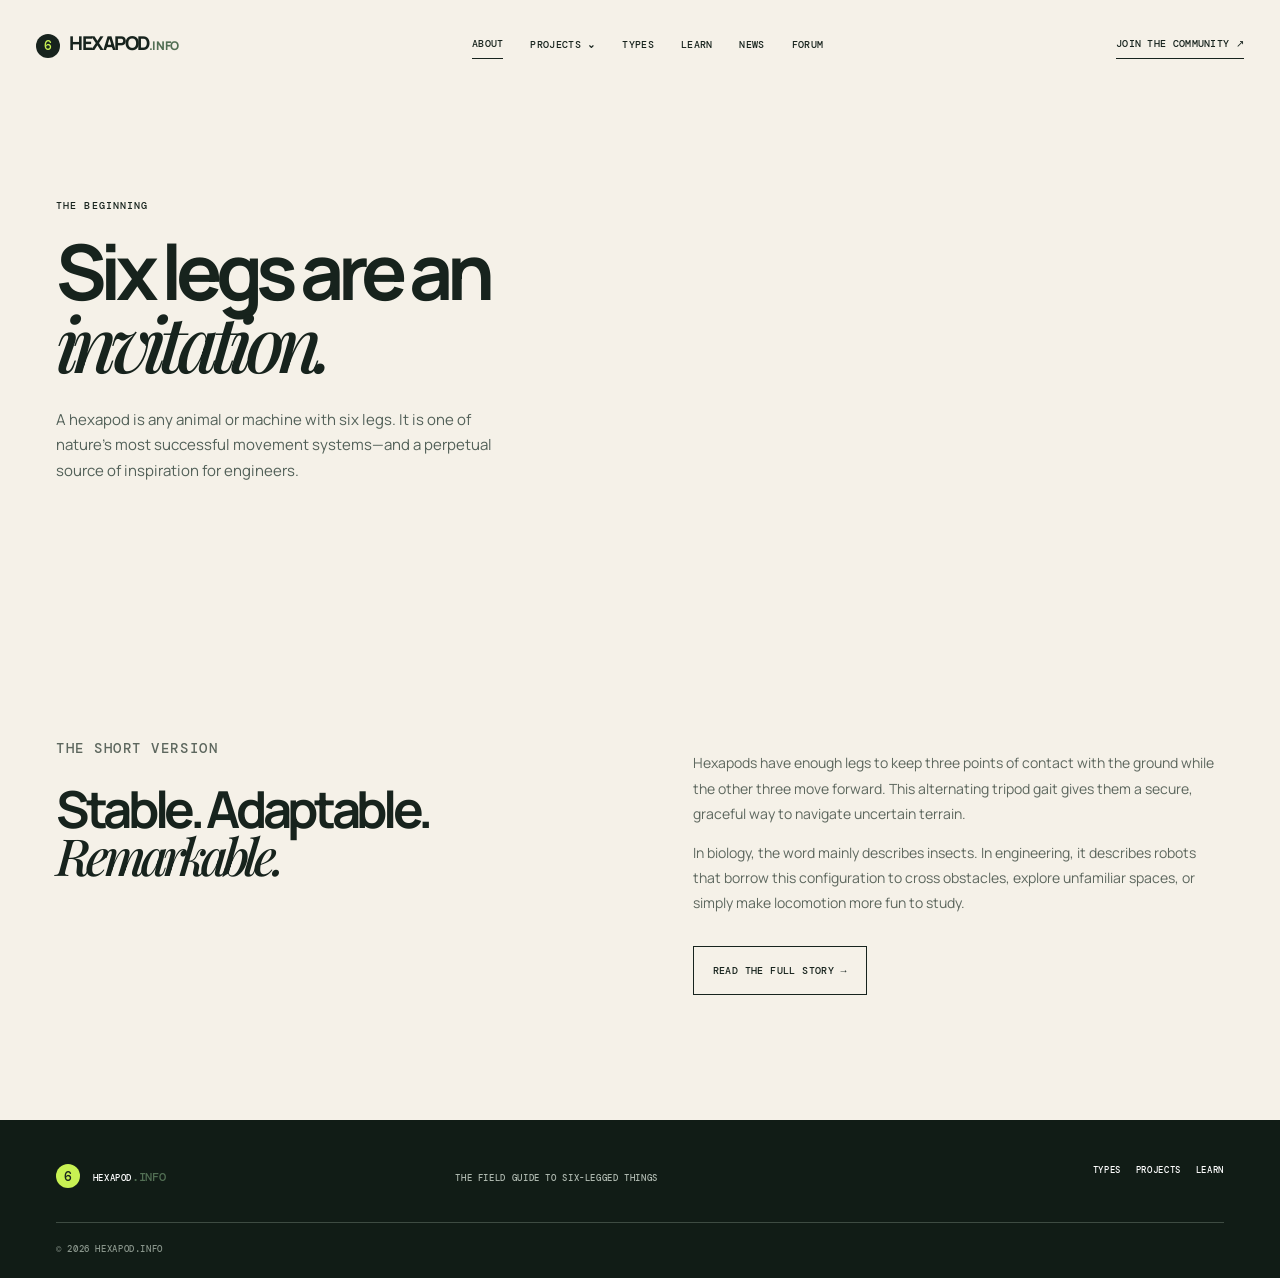
==== about.html @ a8f1d70c "Add separate site page" ====
<!doctype html><html lang="en"><head><meta charset="utf-8"><meta name="viewport" content="width=device-width,initial-scale=1"><title>About Hexapods — Hexapod.info</title><link rel="preconnect" href="https://fonts.googleapis.com"><link rel="preconnect" href="https://fonts.gstatic.com" crossorigin><link href="https://fonts.googleapis.com/css2?family=DM+Mono:wght@400;500&family=Manrope:wght@400;500;600;700;800&family=Playfair+Display:ital,wght@0,500;1,500&display=swap" rel="stylesheet"><link rel="stylesheet" href="styles.css"></head><body>
<header class="site-header"><a class="brand" href="index.html"><span>6</span> HEXAPOD<span class="dot">.INFO</span></a><nav><a class="active" href="about.html">About</a><div class="dropdown"><button>Projects <b>⌄</b></button><div class="drop-content"><a href="project-scout.html">Scout walker</a><a href="project-horizon.html">Horizon research</a><a href="project-hexakit.html">HexaKit build</a></div></div><a href="types.html">Types</a><a href="learn.html">Learn</a><a href="news.html">News</a><a href="forum.html">Forum</a></nav><a class="contribute" href="forum.html">Join the community ↗</a></header>
<main class="wrap"><section class="page-hero"><p class="kicker">THE BEGINNING</p><h1>Six legs are an<br><i>invitation.</i></h1><p class="lead">A hexapod is any animal or machine with six legs. It is one of nature’s most successful movement systems—and a perpetual source of inspiration for engineers.</p></section><section class="reading"><div><p class="kicker">THE SHORT VERSION</p><h2>Stable. Adaptable.<br><i>Remarkable.</i></h2></div><div><p>Hexapods have enough legs to keep three points of contact with the ground while the other three move forward. This alternating tripod gait gives them a secure, graceful way to navigate uncertain terrain.</p><p>In biology, the word mainly describes insects. In engineering, it describes robots that borrow this configuration to cross obstacles, explore unfamiliar spaces, or simply make locomotion more fun to study.</p><a class="button outline" href="story.html">Read the full story →</a></div></section></main><footer><div class="wrap foot"><a class="brand" href="index.html"><span>6</span> HEXAPOD<span class="dot">.INFO</span></a><p>THE FIELD GUIDE TO SIX-LEGGED THINGS</p><div><a href="types.html">Types</a><a href="projects.html">Projects</a><a href="learn.html">Learn</a></div><small>© 2026 HEXAPOD.INFO</small></div></footer></body></html>
---- styles.css ----
:root{--ink:#17231d;--moss:#526f54;--lime:#c8f153;--cream:#f5f1e8;--paper:#e8e4d8;--line:#c9c9bd;--mono:'DM Mono',monospace}*{box-sizing:border-box}html{scroll-behavior:smooth}body{margin:0;color:var(--ink);background:var(--cream);font-family:Manrope,Arial,sans-serif}.wrap{max-width:1240px;margin:auto;padding-left:36px;padding-right:36px}.site-header{height:88px;max-width:1320px;margin:auto;display:flex;align-items:center;justify-content:space-between;padding:0 36px}.brand{color:var(--ink);text-decoration:none;font-weight:800;letter-spacing:-.08em;font-size:19px;white-space:nowrap}.brand>span:first-child{display:inline-grid;place-items:center;margin-right:7px;border-radius:50%;background:var(--ink);color:var(--lime);font:500 13px var(--mono);letter-spacing:0;width:24px;height:24px}.brand .dot{color:var(--moss);font-size:12px;letter-spacing:-.03em}nav{display:flex;gap:27px;align-items:center}nav a,nav button,.contribute{font:500 10px var(--mono);text-transform:uppercase;letter-spacing:.03em;color:var(--ink);text-decoration:none;background:none;border:0;padding:8px 0}.active{border-bottom:1px solid var(--ink)!important}.contribute{border-bottom:1px solid var(--ink)}.dropdown{position:relative}.drop-content{display:none;position:absolute;z-index:10;top:28px;left:-16px;width:190px;padding:12px 16px;background:var(--ink)}.drop-content a{display:block;color:white;padding:10px 0}.dropdown:hover .drop-content,.dropdown:focus-within .drop-content{display:block}.kicker{font:500 10px var(--mono);letter-spacing:.11em;margin:0 0 23px}h1,h2{font-size:clamp(50px,6vw,86px);line-height:.93;letter-spacing:-.085em;margin:0;font-weight:700}h1 i,h2 i{font-family:'Playfair Display',serif;font-weight:500;letter-spacing:-.1em}.button{display:inline-flex;gap:28px;align-items:center;background:var(--ink);color:white;padding:17px 19px;font:500 10px var(--mono);letter-spacing:.04em;text-transform:uppercase;text-decoration:none}.button span{color:var(--lime);font-size:18px}.button.outline{color:var(--ink);background:none;border:1px solid var(--ink)}.home-hero{min-height:635px;position:relative;overflow:hidden;background:#cbd6ba;display:grid;grid-template-columns:50% 50%;padding:0 max(6vw,40px)}.home-hero:after{content:'';position:absolute;inset:0;opacity:.15;pointer-events:none;background-image:linear-gradient(#526f54 1px,transparent 1px),linear-gradient(90deg,#526f54 1px,transparent 1px);background-size:54px 54px}.hero-copy{align-self:center;position:relative;z-index:2;padding-bottom:25px}.hero-copy>p:not(.kicker),.lead{max-width:445px;line-height:1.7;font-size:15px;color:#526058;margin:27px 0 30px}.hero-art{position:relative;z-index:1;align-self:center;width:280px;height:310px;margin-left:80px;filter:drop-shadow(0 24px 15px #65745880)}.sun{position:absolute;width:130px;height:130px;border-radius:50%;background:var(--lime);top:5px;right:10px}.hex-body{z-index:3;position:absolute;top:115px;left:62px;width:164px;height:114px;display:grid;place-items:center;background:linear-gradient(145deg,#314139,#111d17 70%);clip-path:polygon(19% 0,81% 0,100% 31%,85% 100%,15% 100%,0 31%);color:#e6efdc;font:600 47px var(--mono)}.eye{z-index:4;position:absolute;top:143px;right:69px;width:17px;height:17px;border-radius:50%;background:var(--lime);box-shadow:0 0 16px var(--lime)}.leg{z-index:2;position:absolute;width:99px;height:72px;border-bottom:12px solid #26352d;border-left:10px solid #26352d;border-radius:0 0 0 43px}.leg:after{content:'';position:absolute;width:38px;height:7px;left:-22px;bottom:-9px;background:#18241e}.leg.a{top:135px;left:28px;transform:rotate(24deg)}.leg.b{top:172px;left:18px;transform:rotate(58deg)}.leg.c{top:205px;left:40px;transform:rotate(90deg)}.leg.d{top:135px;right:19px;transform:scaleX(-1) rotate(24deg)}.leg.e{top:172px;right:8px;transform:scaleX(-1) rotate(58deg)}.leg.f{top:205px;right:31px;transform:scaleX(-1) rotate(90deg)}.hero-art small{position:absolute;bottom:0;left:75px;font:500 10px var(--mono);letter-spacing:.1em}.marquee{overflow:hidden;background:var(--ink);color:var(--lime);white-space:nowrap;padding:17px 0;font:500 11px var(--mono);letter-spacing:.15em}.page-intro{padding-top:122px;padding-bottom:120px}.page-intro h2{font-size:62px}.feature-grid,.type-grid,.project-list,.guide-grid{display:grid;grid-template-columns:repeat(3,1fr);margin-top:53px}.feature-grid a,.type-grid article,.guide-grid a{color:var(--ink);text-decoration:none;min-height:270px;border-left:1px solid var(--line);padding:0 25px;position:relative}.feature-grid b,.type-grid span,.guide-grid b{font:500 10px var(--mono);color:#6c756d}.feature-grid h3,.type-grid h3,.guide-grid h3{font-size:21px;letter-spacing:-.05em;margin:54px 0 10px}.feature-grid p,.type-grid p,.guide-grid p{font-size:12px;line-height:1.7;color:#687169;max-width:245px}.feature-grid span,.guide-grid span{position:absolute;bottom:0;font:500 10px var(--mono);text-transform:uppercase}.page-hero{padding-top:111px;padding-bottom:98px}.page-hero h1{max-width:780px}.types-page,.learn-page{background:var(--paper);padding:80px 0 106px}.type-grid{margin-top:0}.type-grid article{min-height:325px}.type-grid .icon{height:102px;font:82px 'Playfair Display';color:var(--moss);padding-top:12px}.type-grid a{position:absolute;bottom:0;font:500 10px var(--mono);color:var(--ink);text-decoration:none;text-transform:uppercase}.project-list{gap:18px;margin-top:0;margin-bottom:120px}.project-list>a{color:var(--ink);text-decoration:none}.project-tile{height:282px;overflow:hidden;position:relative;margin-bottom:16px}.project-tile span{position:absolute;top:15px;left:15px;font:500 10px var(--mono)}.scout{background:#c9d6c0}.horizon{background:#9fb4ad}.kit{background:#e7dcb3}.mini-walker{position:absolute;width:130px;height:77px;top:103px;left:calc(50% - 65px);background:#1b2b22;clip-path:polygon(12% 0,88% 0,100% 35%,84% 100%,16% 100%,0 35%);transform:rotate(-12deg);box-shadow:0 30px 18px #41543c80}.mini-walker:after,.mini-walker:before{content:'';position:absolute;width:155px;height:69px;border-bottom:8px solid #1b2b22;border-radius:50%;bottom:-33px}.mini-walker:before{left:-43px;transform:rotate(18deg)}.mini-walker:after{right:-43px;transform:rotate(-18deg)}.project-list h2{font-size:28px}.project-list p{font:500 10px var(--mono);text-transform:uppercase;color:#798179;margin:6px 0}.detail-hero{margin-top:46px;padding:75px 62px;background:#c9d6c0;min-height:465px}.detail-hero.horizon{background:#9fb4ad}.detail-hero.kit{background:#e7dcb3}.detail-hero h1{font-size:80px}.detail-hero .lead{color:var(--ink)}.stat-line{margin-top:65px;font:500 11px var(--mono);text-transform:uppercase;word-spacing:5px}.stat-line b{font-size:22px;letter-spacing:-.07em}.reading{display:grid;grid-template-columns:1fr 1fr;gap:105px;padding:125px 0}.reading h2{font-size:51px}.reading p{font-size:14px;line-height:1.8;color:#5d675e}.reading .button{margin-top:17px}.gallery-grid{height:560px;display:grid;grid-template-columns:1.35fr .85fr 1fr;grid-template-rows:1fr 1fr;gap:12px;margin-bottom:125px}.gallery-grid>div{position:relative;overflow:hidden;background:#a4c08e}.gallery-grid span{position:absolute;left:15px;bottom:13px;color:white;font:500 10px/1.4 var(--mono);letter-spacing:.08em}.gallery-grid small{opacity:.75}.g1{grid-row:1/3;background:radial-gradient(circle at 62% 33%,#cadb7b 0 7%,transparent 7.5%),radial-gradient(ellipse at 50% 65%,#455d36 0 12%,transparent 13%),linear-gradient(140deg,#78995c,#244531)!important}.g2{background:linear-gradient(155deg,#bdd1a3,#476651)!important}.g3{background:radial-gradient(circle at 48% 43%,#c8f153 0 8%,transparent 8.5%),linear-gradient(130deg,#354f46,#1d2923)!important}.g4{background:linear-gradient(140deg,#d4bf85,#798d5c)!important}.timeline{padding-bottom:125px;display:grid;grid-template-columns:repeat(3,1fr)}.timeline article{border-left:1px solid var(--line);padding:0 25px}.timeline b{font:500 10px var(--mono)}.timeline h3{font-size:22px;margin:60px 0 10px;letter-spacing:-.05em}.timeline p{font-size:13px;line-height:1.75;color:#5e685f}.guide-grid{grid-template-columns:1fr 1fr;margin-top:0}.guide-grid a{min-height:265px;border-top:1px solid var(--line);padding-top:20px}.guide-grid h3{margin-top:45px}.news-list{padding-bottom:120px}.news-list article{border-top:1px solid var(--line);padding:31px 0;display:grid;grid-template-columns:180px 1fr 260px;gap:25px;align-items:start}.news-list article>p:first-child,.topics p{font:500 10px var(--mono);letter-spacing:.08em;color:#778078;margin:5px 0}.news-list h2{font-size:27px;line-height:1.15}.news-list article>p:not(:first-child){font-size:12px;line-height:1.7;color:#657068;margin:0}.news-list a{font:500 10px var(--mono);color:var(--ink);text-decoration:none;text-transform:uppercase}.topics{padding-bottom:45px}.topics article{display:flex;align-items:center;gap:22px;border-top:1px solid var(--line);padding:25px 0}.topics article:last-child{border-bottom:1px solid var(--line)}.topics b{font:500 10px var(--mono);color:#748175}.topics div{flex:1}.topics h3{font-size:17px;letter-spacing:-.04em;margin:0}.topics small{font:400 10px var(--mono);color:#899088}.topics>article>span{font-size:19px}.notice{border:1px solid var(--line);padding:22px;font-size:12px;line-height:1.6;color:#687169;margin:0 0 120px}.parts-list{margin-bottom:37px}.parts-list article{display:grid;grid-template-columns:115px 1fr;border-top:1px solid var(--line);padding:22px 0}.parts-list article:last-child{border-bottom:1px solid var(--line)}.parts-list b{font:500 17px var(--mono)}.parts-list h3{font-size:21px;margin:0;letter-spacing:-.04em}.parts-list p{font-size:13px;line-height:1.7;color:#69726a;margin:7px 0 0}.comparison{background:#d2e1cd;max-width:800px;padding:50px;margin-bottom:125px}.comparison label{display:block;font:500 10px var(--mono);text-transform:uppercase;letter-spacing:.08em}.comparison select{display:block;width:100%;margin-top:10px;background:transparent;border:0;border-bottom:1px solid var(--ink);padding:12px 0;font:600 16px Manrope;color:var(--ink)}.result{padding:27px;margin-top:43px;background:var(--cream)}.result h2{font-size:36px;margin-bottom:12px}.result p:last-child{font-size:13px;line-height:1.7;color:#606a61}footer{background:#111c16;color:#e7eee4;padding:44px 0 23px}.foot{display:grid;grid-template-columns:1fr 1fr 1fr;gap:30px}.foot .brand{color:white}.foot .brand>span:first-child{background:var(--lime);color:var(--ink)}.foot>p,.foot a,.foot small{font:500 9px var(--mono);letter-spacing:.07em;text-transform:uppercase}.foot>p{margin:8px 0;color:#aeb8af}.foot>div{display:flex;gap:15px;justify-content:flex-end}.foot a{color:white;text-decoration:none}.foot small{grid-column:1/-1;border-top:1px solid #3e4b42;padding-top:20px;color:#89958b}@media(max-width:850px){.wrap{padding-left:22px;padding-right:22px}.site-header{padding:0 22px;height:72px}.site-header nav,.contribute{display:none}.home-hero{display:block;min-height:685px;padding:100px 22px 0}.hero-art{margin:41px auto 0;width:250px;height:280px}.hero-copy h1,.page-hero h1{font-size:58px}.page-intro,.page-hero{padding-top:78px;padding-bottom:70px}.page-intro h2{font-size:48px}.feature-grid,.type-grid,.project-list,.timeline{grid-template-columns:1fr}.feature-grid a,.type-grid article,.timeline article{border-left:0;border-top:1px solid var(--line);padding:21px 0;min-height:210px}.feature-grid h3,.type-grid h3{margin-top:30px}.types-page,.learn-page{padding:50px 0}.project-list{gap:42px;margin-bottom:82px}.detail-hero{margin:0 -22px;padding:62px 22px;min-height:410px}.detail-hero h1{font-size:60px}.reading{grid-template-columns:1fr;gap:37px;padding:82px 0}.reading h2{font-size:45px}.gallery-grid{height:620px;grid-template-columns:1fr 1fr;grid-template-rows:1fr 1fr 1fr;margin-bottom:80px}.g1{grid-row:1/3}.g4{grid-column:1/3}.guide-grid{grid-template-columns:1fr}.guide-grid a{border-left:0}.news-list article{grid-template-columns:1fr;gap:12px}.parts-list article{grid-template-columns:72px 1fr}.comparison{margin-bottom:82px;padding:28px}.foot{grid-template-columns:1fr;gap:15px}.foot>div{justify-content:flex-start;flex-wrap:wrap}}
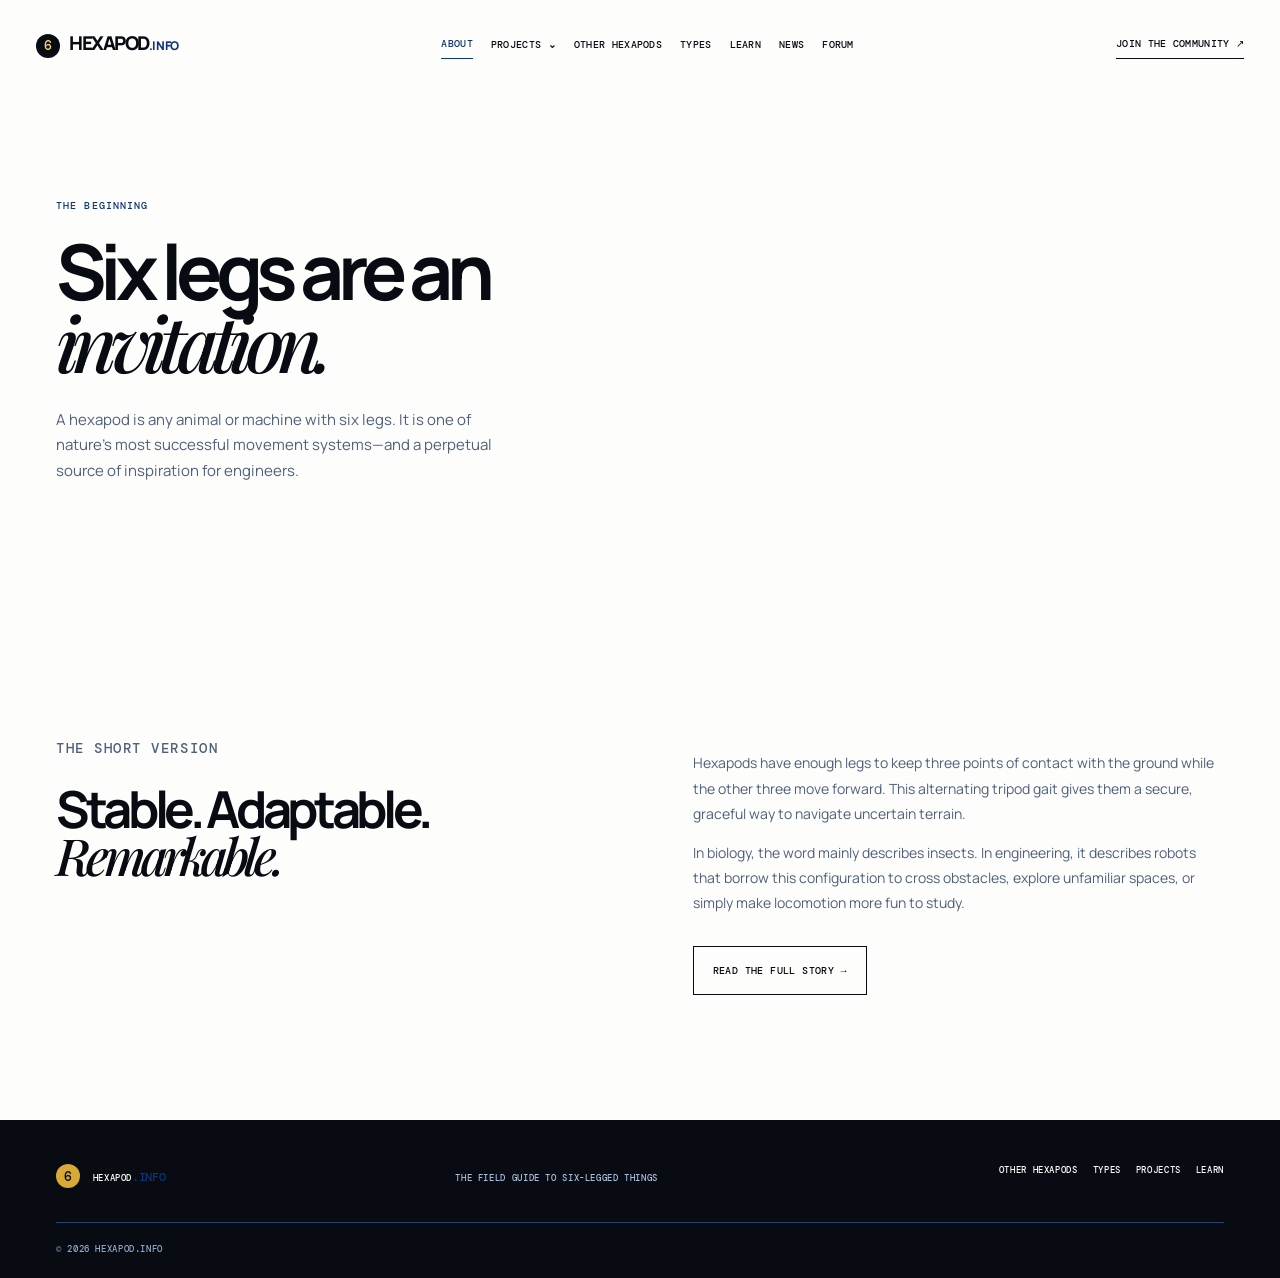
==== commit 9b3351fe: "Add sourced directory of 25 hexapod robots" ====
--- a/about.html
+++ b/about.html
@@ -1,4 +1,4 @@
 <!doctype html><html lang="en"><head><meta charset="utf-8"><meta name="viewport" content="width=device-width,initial-scale=1"><title>About Hexapods — Hexapod.info</title><link rel="preconnect" href="https://fonts.googleapis.com"><link rel="preconnect" href="https://fonts.gstatic.com" crossorigin><link href="https://fonts.googleapis.com/css2?family=DM+Mono:wght@400;500&family=Manrope:wght@400;500;600;700;800&family=Playfair+Display:ital,wght@0,500;1,500&display=swap" rel="stylesheet"><link rel="stylesheet" href="styles.css"></head><body>
-<header class="site-header"><a class="brand" href="index.html"><span>6</span> HEXAPOD<span class="dot">.INFO</span></a><nav><a class="active" href="about.html">About</a><div class="dropdown"><button>Projects <b>⌄</b></button><div class="drop-content"><a href="project-scout.html">Scout walker</a><a href="project-horizon.html">Horizon research</a><a href="project-hexakit.html">HexaKit build</a></div></div><a href="types.html">Types</a><a href="learn.html">Learn</a><a href="news.html">News</a><a href="forum.html">Forum</a></nav><a class="contribute" href="forum.html">Join the community ↗</a></header>
-<main class="wrap"><section class="page-hero"><p class="kicker">THE BEGINNING</p><h1>Six legs are an<br><i>invitation.</i></h1><p class="lead">A hexapod is any animal or machine with six legs. It is one of nature’s most successful movement systems—and a perpetual source of inspiration for engineers.</p></section><section class="reading"><div><p class="kicker">THE SHORT VERSION</p><h2>Stable. Adaptable.<br><i>Remarkable.</i></h2></div><div><p>Hexapods have enough legs to keep three points of contact with the ground while the other three move forward. This alternating tripod gait gives them a secure, graceful way to navigate uncertain terrain.</p><p>In biology, the word mainly describes insects. In engineering, it describes robots that borrow this configuration to cross obstacles, explore unfamiliar spaces, or simply make locomotion more fun to study.</p><a class="button outline" href="story.html">Read the full story →</a></div></section></main><footer><div class="wrap foot"><a class="brand" href="index.html"><span>6</span> HEXAPOD<span class="dot">.INFO</span></a><p>THE FIELD GUIDE TO SIX-LEGGED THINGS</p><div><a href="types.html">Types</a><a href="projects.html">Projects</a><a href="learn.html">Learn</a></div><small>© 2026 HEXAPOD.INFO</small></div></footer></body></html>
+<header class="site-header"><a class="brand" href="index.html"><span>6</span> HEXAPOD<span class="dot">.INFO</span></a><nav><a class="active" href="about.html">About</a><div class="dropdown"><button>Projects <b>⌄</b></button><div class="drop-content"><a href="project-scout.html">Scout walker</a><a href="project-horizon.html">Horizon research</a><a href="project-hexakit.html">HexaKit build</a></div></div><a href="other-hexapods.html">Other hexapods</a><a href="types.html">Types</a><a href="learn.html">Learn</a><a href="news.html">News</a><a href="forum.html">Forum</a></nav><a class="directory-shortcut" href="other-hexapods.html">Other hexapods</a><a class="contribute" href="forum.html">Join the community ↗</a></header>
+<main class="wrap"><section class="page-hero"><p class="kicker">THE BEGINNING</p><h1>Six legs are an<br><i>invitation.</i></h1><p class="lead">A hexapod is any animal or machine with six legs. It is one of nature’s most successful movement systems—and a perpetual source of inspiration for engineers.</p></section><section class="reading"><div><p class="kicker">THE SHORT VERSION</p><h2>Stable. Adaptable.<br><i>Remarkable.</i></h2></div><div><p>Hexapods have enough legs to keep three points of contact with the ground while the other three move forward. This alternating tripod gait gives them a secure, graceful way to navigate uncertain terrain.</p><p>In biology, the word mainly describes insects. In engineering, it describes robots that borrow this configuration to cross obstacles, explore unfamiliar spaces, or simply make locomotion more fun to study.</p><a class="button outline" href="story.html">Read the full story →</a></div></section></main><footer><div class="wrap foot"><a class="brand" href="index.html"><span>6</span> HEXAPOD<span class="dot">.INFO</span></a><p>THE FIELD GUIDE TO SIX-LEGGED THINGS</p><div><a href="other-hexapods.html">Other hexapods</a><a href="types.html">Types</a><a href="projects.html">Projects</a><a href="learn.html">Learn</a></div><small>© 2026 HEXAPOD.INFO</small></div></footer></body></html>
 
--- a/styles.css
+++ b/styles.css
@@ -1,2 +1,17 @@
-:root{--ink:#17231d;--moss:#526f54;--lime:#c8f153;--cream:#f5f1e8;--paper:#e8e4d8;--line:#c9c9bd;--mono:'DM Mono',monospace}*{box-sizing:border-box}html{scroll-behavior:smooth}body{margin:0;color:var(--ink);background:var(--cream);font-family:Manrope,Arial,sans-serif}.wrap{max-width:1240px;margin:auto;padding-left:36px;padding-right:36px}.site-header{height:88px;max-width:1320px;margin:auto;display:flex;align-items:center;justify-content:space-between;padding:0 36px}.brand{color:var(--ink);text-decoration:none;font-weight:800;letter-spacing:-.08em;font-size:19px;white-space:nowrap}.brand>span:first-child{display:inline-grid;place-items:center;margin-right:7px;border-radius:50%;background:var(--ink);color:var(--lime);font:500 13px var(--mono);letter-spacing:0;width:24px;height:24px}.brand .dot{color:var(--moss);font-size:12px;letter-spacing:-.03em}nav{display:flex;gap:27px;align-items:center}nav a,nav button,.contribute{font:500 10px var(--mono);text-transform:uppercase;letter-spacing:.03em;color:var(--ink);text-decoration:none;background:none;border:0;padding:8px 0}.active{border-bottom:1px solid var(--ink)!important}.contribute{border-bottom:1px solid var(--ink)}.dropdown{position:relative}.drop-content{display:none;position:absolute;z-index:10;top:28px;left:-16px;width:190px;padding:12px 16px;background:var(--ink)}.drop-content a{display:block;color:white;padding:10px 0}.dropdown:hover .drop-content,.dropdown:focus-within .drop-content{display:block}.kicker{font:500 10px var(--mono);letter-spacing:.11em;margin:0 0 23px}h1,h2{font-size:clamp(50px,6vw,86px);line-height:.93;letter-spacing:-.085em;margin:0;font-weight:700}h1 i,h2 i{font-family:'Playfair Display',serif;font-weight:500;letter-spacing:-.1em}.button{display:inline-flex;gap:28px;align-items:center;background:var(--ink);color:white;padding:17px 19px;font:500 10px var(--mono);letter-spacing:.04em;text-transform:uppercase;text-decoration:none}.button span{color:var(--lime);font-size:18px}.button.outline{color:var(--ink);background:none;border:1px solid var(--ink)}.home-hero{min-height:635px;position:relative;overflow:hidden;background:#cbd6ba;display:grid;grid-template-columns:50% 50%;padding:0 max(6vw,40px)}.home-hero:after{content:'';position:absolute;inset:0;opacity:.15;pointer-events:none;background-image:linear-gradient(#526f54 1px,transparent 1px),linear-gradient(90deg,#526f54 1px,transparent 1px);background-size:54px 54px}.hero-copy{align-self:center;position:relative;z-index:2;padding-bottom:25px}.hero-copy>p:not(.kicker),.lead{max-width:445px;line-height:1.7;font-size:15px;color:#526058;margin:27px 0 30px}.hero-art{position:relative;z-index:1;align-self:center;width:280px;height:310px;margin-left:80px;filter:drop-shadow(0 24px 15px #65745880)}.sun{position:absolute;width:130px;height:130px;border-radius:50%;background:var(--lime);top:5px;right:10px}.hex-body{z-index:3;position:absolute;top:115px;left:62px;width:164px;height:114px;display:grid;place-items:center;background:linear-gradient(145deg,#314139,#111d17 70%);clip-path:polygon(19% 0,81% 0,100% 31%,85% 100%,15% 100%,0 31%);color:#e6efdc;font:600 47px var(--mono)}.eye{z-index:4;position:absolute;top:143px;right:69px;width:17px;height:17px;border-radius:50%;background:var(--lime);box-shadow:0 0 16px var(--lime)}.leg{z-index:2;position:absolute;width:99px;height:72px;border-bottom:12px solid #26352d;border-left:10px solid #26352d;border-radius:0 0 0 43px}.leg:after{content:'';position:absolute;width:38px;height:7px;left:-22px;bottom:-9px;background:#18241e}.leg.a{top:135px;left:28px;transform:rotate(24deg)}.leg.b{top:172px;left:18px;transform:rotate(58deg)}.leg.c{top:205px;left:40px;transform:rotate(90deg)}.leg.d{top:135px;right:19px;transform:scaleX(-1) rotate(24deg)}.leg.e{top:172px;right:8px;transform:scaleX(-1) rotate(58deg)}.leg.f{top:205px;right:31px;transform:scaleX(-1) rotate(90deg)}.hero-art small{position:absolute;bottom:0;left:75px;font:500 10px var(--mono);letter-spacing:.1em}.marquee{overflow:hidden;background:var(--ink);color:var(--lime);white-space:nowrap;padding:17px 0;font:500 11px var(--mono);letter-spacing:.15em}.page-intro{padding-top:122px;padding-bottom:120px}.page-intro h2{font-size:62px}.feature-grid,.type-grid,.project-list,.guide-grid{display:grid;grid-template-columns:repeat(3,1fr);margin-top:53px}.feature-grid a,.type-grid article,.guide-grid a{color:var(--ink);text-decoration:none;min-height:270px;border-left:1px solid var(--line);padding:0 25px;position:relative}.feature-grid b,.type-grid span,.guide-grid b{font:500 10px var(--mono);color:#6c756d}.feature-grid h3,.type-grid h3,.guide-grid h3{font-size:21px;letter-spacing:-.05em;margin:54px 0 10px}.feature-grid p,.type-grid p,.guide-grid p{font-size:12px;line-height:1.7;color:#687169;max-width:245px}.feature-grid span,.guide-grid span{position:absolute;bottom:0;font:500 10px var(--mono);text-transform:uppercase}.page-hero{padding-top:111px;padding-bottom:98px}.page-hero h1{max-width:780px}.types-page,.learn-page{background:var(--paper);padding:80px 0 106px}.type-grid{margin-top:0}.type-grid article{min-height:325px}.type-grid .icon{height:102px;font:82px 'Playfair Display';color:var(--moss);padding-top:12px}.type-grid a{position:absolute;bottom:0;font:500 10px var(--mono);color:var(--ink);text-decoration:none;text-transform:uppercase}.project-list{gap:18px;margin-top:0;margin-bottom:120px}.project-list>a{color:var(--ink);text-decoration:none}.project-tile{height:282px;overflow:hidden;position:relative;margin-bottom:16px}.project-tile span{position:absolute;top:15px;left:15px;font:500 10px var(--mono)}.scout{background:#c9d6c0}.horizon{background:#9fb4ad}.kit{background:#e7dcb3}.mini-walker{position:absolute;width:130px;height:77px;top:103px;left:calc(50% - 65px);background:#1b2b22;clip-path:polygon(12% 0,88% 0,100% 35%,84% 100%,16% 100%,0 35%);transform:rotate(-12deg);box-shadow:0 30px 18px #41543c80}.mini-walker:after,.mini-walker:before{content:'';position:absolute;width:155px;height:69px;border-bottom:8px solid #1b2b22;border-radius:50%;bottom:-33px}.mini-walker:before{left:-43px;transform:rotate(18deg)}.mini-walker:after{right:-43px;transform:rotate(-18deg)}.project-list h2{font-size:28px}.project-list p{font:500 10px var(--mono);text-transform:uppercase;color:#798179;margin:6px 0}.detail-hero{margin-top:46px;padding:75px 62px;background:#c9d6c0;min-height:465px}.detail-hero.horizon{background:#9fb4ad}.detail-hero.kit{background:#e7dcb3}.detail-hero h1{font-size:80px}.detail-hero .lead{color:var(--ink)}.stat-line{margin-top:65px;font:500 11px var(--mono);text-transform:uppercase;word-spacing:5px}.stat-line b{font-size:22px;letter-spacing:-.07em}.reading{display:grid;grid-template-columns:1fr 1fr;gap:105px;padding:125px 0}.reading h2{font-size:51px}.reading p{font-size:14px;line-height:1.8;color:#5d675e}.reading .button{margin-top:17px}.gallery-grid{height:560px;display:grid;grid-template-columns:1.35fr .85fr 1fr;grid-template-rows:1fr 1fr;gap:12px;margin-bottom:125px}.gallery-grid>div{position:relative;overflow:hidden;background:#a4c08e}.gallery-grid span{position:absolute;left:15px;bottom:13px;color:white;font:500 10px/1.4 var(--mono);letter-spacing:.08em}.gallery-grid small{opacity:.75}.g1{grid-row:1/3;background:radial-gradient(circle at 62% 33%,#cadb7b 0 7%,transparent 7.5%),radial-gradient(ellipse at 50% 65%,#455d36 0 12%,transparent 13%),linear-gradient(140deg,#78995c,#244531)!important}.g2{background:linear-gradient(155deg,#bdd1a3,#476651)!important}.g3{background:radial-gradient(circle at 48% 43%,#c8f153 0 8%,transparent 8.5%),linear-gradient(130deg,#354f46,#1d2923)!important}.g4{background:linear-gradient(140deg,#d4bf85,#798d5c)!important}.timeline{padding-bottom:125px;display:grid;grid-template-columns:repeat(3,1fr)}.timeline article{border-left:1px solid var(--line);padding:0 25px}.timeline b{font:500 10px var(--mono)}.timeline h3{font-size:22px;margin:60px 0 10px;letter-spacing:-.05em}.timeline p{font-size:13px;line-height:1.75;color:#5e685f}.guide-grid{grid-template-columns:1fr 1fr;margin-top:0}.guide-grid a{min-height:265px;border-top:1px solid var(--line);padding-top:20px}.guide-grid h3{margin-top:45px}.news-list{padding-bottom:120px}.news-list article{border-top:1px solid var(--line);padding:31px 0;display:grid;grid-template-columns:180px 1fr 260px;gap:25px;align-items:start}.news-list article>p:first-child,.topics p{font:500 10px var(--mono);letter-spacing:.08em;color:#778078;margin:5px 0}.news-list h2{font-size:27px;line-height:1.15}.news-list article>p:not(:first-child){font-size:12px;line-height:1.7;color:#657068;margin:0}.news-list a{font:500 10px var(--mono);color:var(--ink);text-decoration:none;text-transform:uppercase}.topics{padding-bottom:45px}.topics article{display:flex;align-items:center;gap:22px;border-top:1px solid var(--line);padding:25px 0}.topics article:last-child{border-bottom:1px solid var(--line)}.topics b{font:500 10px var(--mono);color:#748175}.topics div{flex:1}.topics h3{font-size:17px;letter-spacing:-.04em;margin:0}.topics small{font:400 10px var(--mono);color:#899088}.topics>article>span{font-size:19px}.notice{border:1px solid var(--line);padding:22px;font-size:12px;line-height:1.6;color:#687169;margin:0 0 120px}.parts-list{margin-bottom:37px}.parts-list article{display:grid;grid-template-columns:115px 1fr;border-top:1px solid var(--line);padding:22px 0}.parts-list article:last-child{border-bottom:1px solid var(--line)}.parts-list b{font:500 17px var(--mono)}.parts-list h3{font-size:21px;margin:0;letter-spacing:-.04em}.parts-list p{font-size:13px;line-height:1.7;color:#69726a;margin:7px 0 0}.comparison{background:#d2e1cd;max-width:800px;padding:50px;margin-bottom:125px}.comparison label{display:block;font:500 10px var(--mono);text-transform:uppercase;letter-spacing:.08em}.comparison select{display:block;width:100%;margin-top:10px;background:transparent;border:0;border-bottom:1px solid var(--ink);padding:12px 0;font:600 16px Manrope;color:var(--ink)}.result{padding:27px;margin-top:43px;background:var(--cream)}.result h2{font-size:36px;margin-bottom:12px}.result p:last-child{font-size:13px;line-height:1.7;color:#606a61}footer{background:#111c16;color:#e7eee4;padding:44px 0 23px}.foot{display:grid;grid-template-columns:1fr 1fr 1fr;gap:30px}.foot .brand{color:white}.foot .brand>span:first-child{background:var(--lime);color:var(--ink)}.foot>p,.foot a,.foot small{font:500 9px var(--mono);letter-spacing:.07em;text-transform:uppercase}.foot>p{margin:8px 0;color:#aeb8af}.foot>div{display:flex;gap:15px;justify-content:flex-end}.foot a{color:white;text-decoration:none}.foot small{grid-column:1/-1;border-top:1px solid #3e4b42;padding-top:20px;color:#89958b}@media(max-width:850px){.wrap{padding-left:22px;padding-right:22px}.site-header{padding:0 22px;height:72px}.site-header nav,.contribute{display:none}.home-hero{display:block;min-height:685px;padding:100px 22px 0}.hero-art{margin:41px auto 0;width:250px;height:280px}.hero-copy h1,.page-hero h1{font-size:58px}.page-intro,.page-hero{padding-top:78px;padding-bottom:70px}.page-intro h2{font-size:48px}.feature-grid,.type-grid,.project-list,.timeline{grid-template-columns:1fr}.feature-grid a,.type-grid article,.timeline article{border-left:0;border-top:1px solid var(--line);padding:21px 0;min-height:210px}.feature-grid h3,.type-grid h3{margin-top:30px}.types-page,.learn-page{padding:50px 0}.project-list{gap:42px;margin-bottom:82px}.detail-hero{margin:0 -22px;padding:62px 22px;min-height:410px}.detail-hero h1{font-size:60px}.reading{grid-template-columns:1fr;gap:37px;padding:82px 0}.reading h2{font-size:45px}.gallery-grid{height:620px;grid-template-columns:1fr 1fr;grid-template-rows:1fr 1fr 1fr;margin-bottom:80px}.g1{grid-row:1/3}.g4{grid-column:1/3}.guide-grid{grid-template-columns:1fr}.guide-grid a{border-left:0}.news-list article{grid-template-columns:1fr;gap:12px}.parts-list article{grid-template-columns:72px 1fr}.comparison{margin-bottom:82px;padding:28px}.foot{grid-template-columns:1fr;gap:15px}.foot>div{justify-content:flex-start;flex-wrap:wrap}}
+:root{--black:#080b12;--blue:#0d3478;--blue-mid:#174f9d;--blue-pale:#eaf2ff;--gold:#d8aa35;--gold-light:#f6d778;--white:#fdfdfb;--line:#c6d4ed;--muted:#4f607b;--mono:'DM Mono',monospace}*{box-sizing:border-box}html{scroll-behavior:smooth}body{margin:0;background:var(--white);color:var(--black);font-family:Manrope,Arial,sans-serif}.wrap{max-width:1240px;margin:auto;padding-left:36px;padding-right:36px}.site-header{height:88px;max-width:1320px;margin:auto;display:flex;align-items:center;justify-content:space-between;padding:0 36px;background:var(--white)}.brand{color:var(--black);text-decoration:none;font-weight:800;letter-spacing:-.08em;font-size:19px;white-space:nowrap}.brand>span:first-child{display:inline-grid;place-items:center;margin-right:7px;border-radius:50%;background:var(--black);color:var(--gold-light);font:500 13px var(--mono);letter-spacing:0;width:24px;height:24px}.brand .dot{color:var(--blue);font-size:12px;letter-spacing:-.03em}nav{display:flex;gap:27px;align-items:center}nav a,nav button,.contribute{font:500 10px var(--mono);text-transform:uppercase;letter-spacing:.03em;color:var(--black);text-decoration:none;background:none;border:0;padding:8px 0}.active{border-bottom:1px solid var(--blue)!important;color:var(--blue)!important}.contribute{border-bottom:1px solid var(--black)}.dropdown{position:relative}.drop-content{display:none;position:absolute;z-index:10;top:28px;left:-16px;width:190px;padding:12px 16px;background:var(--black);box-shadow:0 12px 24px #080b1230}.drop-content a{display:block;color:var(--white);padding:10px 0}.drop-content a:hover{color:var(--gold-light)}.dropdown:hover .drop-content,.dropdown:focus-within .drop-content{display:block}.kicker{font:500 10px var(--mono);letter-spacing:.11em;margin:0 0 23px;color:var(--blue)}h1,h2{font-size:clamp(50px,6vw,86px);line-height:.93;letter-spacing:-.085em;margin:0;font-weight:700}h1 i,h2 i{font-family:'Playfair Display',serif;font-weight:500;letter-spacing:-.1em}.button{display:inline-flex;gap:28px;align-items:center;background:var(--black);color:var(--white);padding:17px 19px;font:500 10px var(--mono);letter-spacing:.04em;text-transform:uppercase;text-decoration:none}.button span{color:var(--gold-light);font-size:18px}.button.outline{color:var(--black);background:none;border:1px solid var(--black)}.home-hero{min-height:635px;position:relative;overflow:hidden;background:var(--blue);display:grid;grid-template-columns:50% 50%;padding:0 max(6vw,40px);color:var(--white)}.home-hero:after{content:'';position:absolute;inset:0;opacity:.22;pointer-events:none;background-image:linear-gradient(#a8c8ff 1px,transparent 1px),linear-gradient(90deg,#a8c8ff 1px,transparent 1px);background-size:54px 54px}.hero-copy{align-self:center;position:relative;z-index:2;padding-bottom:25px}.hero-copy .kicker{color:var(--gold-light)}.hero-copy>p:not(.kicker),.lead{max-width:445px;line-height:1.7;font-size:15px;color:var(--muted);margin:27px 0 30px}.hero-copy>p:not(.kicker){color:#dbe8ff}.hero-copy .button{background:var(--gold);color:var(--black)}.hero-copy .button span{color:var(--blue)}.hero-art{position:relative;z-index:1;align-self:center;width:280px;height:310px;margin-left:80px;filter:drop-shadow(0 24px 15px #02071288)}.sun{position:absolute;width:130px;height:130px;border-radius:50%;background:var(--gold);top:5px;right:10px}.hex-body{z-index:3;position:absolute;top:115px;left:62px;width:164px;height:114px;display:grid;place-items:center;background:linear-gradient(145deg,#1c63bf,#07142b 70%);clip-path:polygon(19% 0,81% 0,100% 31%,85% 100%,15% 100%,0 31%);color:var(--gold-light);font:600 47px var(--mono);border:1px solid #70a2ef}.eye{z-index:4;position:absolute;top:143px;right:69px;width:17px;height:17px;border-radius:50%;background:var(--gold-light);box-shadow:0 0 16px var(--gold)}.leg{z-index:2;position:absolute;width:99px;height:72px;border-bottom:12px solid #07152d;border-left:10px solid #07152d;border-radius:0 0 0 43px}.leg:after{content:'';position:absolute;width:38px;height:7px;left:-22px;bottom:-9px;background:#020712}.leg.a{top:135px;left:28px;transform:rotate(24deg)}.leg.b{top:172px;left:18px;transform:rotate(58deg)}.leg.c{top:205px;left:40px;transform:rotate(90deg)}.leg.d{top:135px;right:19px;transform:scaleX(-1) rotate(24deg)}.leg.e{top:172px;right:8px;transform:scaleX(-1) rotate(58deg)}.leg.f{top:205px;right:31px;transform:scaleX(-1) rotate(90deg)}.hero-art small{position:absolute;bottom:0;left:75px;font:500 10px var(--mono);letter-spacing:.1em;color:var(--gold-light)}.marquee{overflow:hidden;background:var(--black);color:var(--gold-light);white-space:nowrap;padding:17px 0;font:500 11px var(--mono);letter-spacing:.15em}.page-intro{padding-top:122px;padding-bottom:120px}.page-intro h2{font-size:62px}.feature-grid,.type-grid,.project-list,.guide-grid{display:grid;grid-template-columns:repeat(3,1fr);margin-top:53px}.feature-grid a,.type-grid article,.guide-grid a{color:var(--black);text-decoration:none;min-height:270px;border-left:1px solid var(--line);padding:0 25px;position:relative}.feature-grid b,.type-grid span,.guide-grid b{font:500 10px var(--mono);color:var(--blue)}.feature-grid h3,.type-grid h3,.guide-grid h3{font-size:21px;letter-spacing:-.05em;margin:54px 0 10px}.feature-grid p,.type-grid p,.guide-grid p{font-size:12px;line-height:1.7;color:var(--muted);max-width:245px}.feature-grid span,.guide-grid span{position:absolute;bottom:0;font:500 10px var(--mono);text-transform:uppercase;color:var(--blue)}.page-hero{padding-top:111px;padding-bottom:98px}.page-hero h1{max-width:780px}.types-page,.learn-page{background:var(--blue-pale);padding:80px 0 106px}.type-grid{margin-top:0}.type-grid article{min-height:325px}.type-grid .icon{height:102px;font:82px 'Playfair Display';color:var(--blue);padding-top:12px}.type-grid a{position:absolute;bottom:0;font:500 10px var(--mono);color:var(--blue);text-decoration:none;text-transform:uppercase}.project-list{gap:18px;margin-top:0;margin-bottom:120px}.project-list>a{color:var(--black);text-decoration:none}.project-tile{height:282px;overflow:hidden;position:relative;margin-bottom:16px}.project-tile span{position:absolute;top:15px;left:15px;font:500 10px var(--mono)}.scout{background:#dce9fc}.horizon{background:#5e8ed0}.kit{background:#f1dfaa}.mini-walker{position:absolute;width:130px;height:77px;top:103px;left:calc(50% - 65px);background:var(--black);clip-path:polygon(12% 0,88% 0,100% 35%,84% 100%,16% 100%,0 35%);transform:rotate(-12deg);box-shadow:0 30px 18px #07265d80}.mini-walker:after,.mini-walker:before{content:'';position:absolute;width:155px;height:69px;border-bottom:8px solid var(--black);border-radius:50%;bottom:-33px}.mini-walker:before{left:-43px;transform:rotate(18deg)}.mini-walker:after{right:-43px;transform:rotate(-18deg)}.project-list h2{font-size:28px}.project-list p{font:500 10px var(--mono);text-transform:uppercase;color:var(--muted);margin:6px 0}.detail-hero{margin-top:46px;padding:75px 62px;background:#dce9fc;min-height:465px}.detail-hero.horizon{background:#5e8ed0;color:var(--white)}.detail-hero.kit{background:#f1dfaa}.detail-hero h1{font-size:80px}.detail-hero .lead{color:inherit}.stat-line{margin-top:65px;font:500 11px var(--mono);text-transform:uppercase;word-spacing:5px}.stat-line b{font-size:22px;letter-spacing:-.07em;color:var(--gold)}.detail-hero.kit .stat-line b{color:var(--blue)}.reading{display:grid;grid-template-columns:1fr 1fr;gap:105px;padding:125px 0}.reading h2{font-size:51px}.reading p{font-size:14px;line-height:1.8;color:var(--muted)}.reading .button{margin-top:17px}.gallery-grid{height:560px;display:grid;grid-template-columns:1.35fr .85fr 1fr;grid-template-rows:1fr 1fr;gap:12px;margin-bottom:125px}.gallery-grid>div{position:relative;overflow:hidden;background:var(--blue)}.gallery-grid span{position:absolute;left:15px;bottom:13px;color:var(--white);font:500 10px/1.4 var(--mono);letter-spacing:.08em}.gallery-grid small{color:var(--gold-light)}.g1{grid-row:1/3;background:radial-gradient(circle at 62% 33%,var(--gold-light) 0 7%,transparent 7.5%),radial-gradient(ellipse at 50% 65%,#183e82 0 12%,transparent 13%),linear-gradient(140deg,#2d6ab8,#071631)!important}.g2{background:linear-gradient(155deg,#8fb7ed,#123b7a)!important}.g3{background:radial-gradient(circle at 48% 43%,var(--gold) 0 8%,transparent 8.5%),linear-gradient(130deg,#153e80,#07142b)!important}.g4{background:linear-gradient(140deg,#e1bd59,#295aa1)!important}.timeline{padding-bottom:125px;display:grid;grid-template-columns:repeat(3,1fr)}.timeline article{border-left:1px solid var(--line);padding:0 25px}.timeline b{font:500 10px var(--mono);color:var(--blue)}.timeline h3{font-size:22px;margin:60px 0 10px;letter-spacing:-.05em}.timeline p{font-size:13px;line-height:1.75;color:var(--muted)}.guide-grid{grid-template-columns:1fr 1fr;margin-top:0}.guide-grid a{min-height:265px;border-top:1px solid var(--line);padding-top:20px}.guide-grid h3{margin-top:45px}.news-list{padding-bottom:120px}.news-list article{border-top:1px solid var(--line);padding:31px 0;display:grid;grid-template-columns:180px 1fr 260px;gap:25px;align-items:start}.news-list article>p:first-child,.topics p{font:500 10px var(--mono);letter-spacing:.08em;color:var(--blue);margin:5px 0}.news-list h2{font-size:27px;line-height:1.15}.news-list article>p:not(:first-child){font-size:12px;line-height:1.7;color:var(--muted);margin:0}.news-list a{font:500 10px var(--mono);color:var(--blue);text-decoration:none;text-transform:uppercase}.topics{padding-bottom:45px}.topics article{display:flex;align-items:center;gap:22px;border-top:1px solid var(--line);padding:25px 0}.topics article:last-child{border-bottom:1px solid var(--line)}.topics b{font:500 10px var(--mono);color:var(--gold)}.topics div{flex:1}.topics h3{font-size:17px;letter-spacing:-.04em;margin:0}.topics small{font:400 10px var(--mono);color:var(--muted)}.topics>article>span{font-size:19px;color:var(--blue)}.notice{border:1px solid var(--line);padding:22px;font-size:12px;line-height:1.6;color:var(--muted);margin:0 0 120px;background:var(--blue-pale)}.parts-list{margin-bottom:37px}.parts-list article{display:grid;grid-template-columns:115px 1fr;border-top:1px solid var(--line);padding:22px 0}.parts-list article:last-child{border-bottom:1px solid var(--line)}.parts-list b{font:500 17px var(--mono);color:var(--gold)}.parts-list h3{font-size:21px;margin:0;letter-spacing:-.04em}.parts-list p{font-size:13px;line-height:1.7;color:var(--muted);margin:7px 0 0}.comparison{background:var(--blue);max-width:800px;padding:50px;margin-bottom:125px;color:var(--white)}.comparison label{display:block;font:500 10px var(--mono);text-transform:uppercase;letter-spacing:.08em;color:var(--gold-light)}.comparison select{display:block;width:100%;margin-top:10px;background:transparent;border:0;border-bottom:1px solid var(--gold-light);padding:12px 0;font:600 16px Manrope;color:var(--white)}.comparison option{color:var(--black)}.result{padding:27px;margin-top:43px;background:var(--white);color:var(--black)}.result h2{font-size:36px;margin-bottom:12px}.result p:last-child{font-size:13px;line-height:1.7;color:var(--muted)}footer{background:var(--black);color:var(--white);padding:44px 0 23px}.foot{display:grid;grid-template-columns:1fr 1fr 1fr;gap:30px}.foot .brand{color:var(--white)}.foot .brand>span:first-child{background:var(--gold);color:var(--black)}.foot>p,.foot a,.foot small{font:500 9px var(--mono);letter-spacing:.07em;text-transform:uppercase}.foot>p{margin:8px 0;color:#a8bfdc}.foot>div{display:flex;gap:15px;justify-content:flex-end}.foot a{color:var(--white);text-decoration:none}.foot a:hover{color:var(--gold-light)}.foot small{grid-column:1/-1;border-top:1px solid #27446c;padding-top:20px;color:#91a8c7}@media(max-width:850px){.wrap{padding-left:22px;padding-right:22px}.site-header{padding:0 22px;height:72px}.site-header nav,.contribute{display:none}.home-hero{display:block;min-height:685px;padding:100px 22px 0}.hero-art{margin:41px auto 0;width:250px;height:280px}.hero-copy h1,.page-hero h1{font-size:58px}.page-intro,.page-hero{padding-top:78px;padding-bottom:70px}.page-intro h2{font-size:48px}.feature-grid,.type-grid,.project-list,.timeline{grid-template-columns:1fr}.feature-grid a,.type-grid article,.timeline article{border-left:0;border-top:1px solid var(--line);padding:21px 0;min-height:210px}.feature-grid h3,.type-grid h3{margin-top:30px}.types-page,.learn-page{padding:50px 0}.project-list{gap:42px;margin-bottom:82px}.detail-hero{margin:0 -22px;padding:62px 22px;min-height:410px}.detail-hero h1{font-size:60px}.reading{grid-template-columns:1fr;gap:37px;padding:82px 0}.reading h2{font-size:45px}.gallery-grid{height:620px;grid-template-columns:1fr 1fr;grid-template-rows:1fr 1fr 1fr;margin-bottom:80px}.g1{grid-row:1/3}.g4{grid-column:1/3}.guide-grid{grid-template-columns:1fr}.guide-grid a{border-left:0}.news-list article{grid-template-columns:1fr;gap:12px}.parts-list article{grid-template-columns:72px 1fr}.comparison{margin-bottom:82px;padding:28px}.foot{grid-template-columns:1fr;gap:15px}.foot>div{justify-content:flex-start;flex-wrap:wrap}}
 
+
+/* Other Hexapods directory */
+.directory-shortcut{display:none}.site-header nav{gap:18px}.foot>div{flex-wrap:wrap}
+.directory-skip{position:absolute;left:24px;top:-80px;z-index:100;background:var(--black);color:var(--white);padding:14px 20px;font-size:16px}.directory-skip:focus{top:12px}.directory-page :focus-visible{outline:3px solid var(--gold);outline-offset:5px}
+.directory-intro{padding:64px 0 34px;border-bottom:1px solid var(--line)}.directory-intro .kicker{font-size:.875rem;margin-bottom:18px}.directory-intro h1{font-size:clamp(3rem,5.4vw,4.5rem);line-height:1.08;letter-spacing:-.055em}.directory-intro h1 i{letter-spacing:-.065em}
+.directory-lead{max-width:720px;font-size:1.0625rem;line-height:1.75;color:var(--muted);margin:22px 0}
+.directory-jumps{display:flex;flex-wrap:wrap;gap:10px;margin:24px 0}.directory-jumps a{font:500 .875rem var(--mono);text-transform:none;letter-spacing:0;padding:12px 15px;background:var(--blue-pale);border:1px solid var(--line);color:var(--blue);text-decoration:none}.directory-jumps a:hover{background:var(--blue);color:var(--white);border-color:var(--blue)}
+.directory-context{font-size:.875rem;color:var(--muted);line-height:1.6;margin:20px 0 0}.directory-section{padding:42px 0 12px;scroll-margin-top:24px}.directory-section-heading{display:flex;justify-content:space-between;align-items:baseline;gap:20px;margin-bottom:22px}.directory-section-heading h2{font-size:clamp(1.75rem,3vw,2.5rem);line-height:1.2;letter-spacing:-.04em}.directory-section-heading>span{font:400 .875rem var(--mono);color:var(--muted);white-space:nowrap}
+.robot-grid{display:grid;grid-template-columns:repeat(2,minmax(0,1fr));gap:22px;align-items:start}.robot-card{min-width:0;border:1px solid var(--line);border-top:4px solid var(--blue);padding:26px;background:var(--white)}.robot-card-heading{display:flex;justify-content:space-between;align-items:center;gap:12px;margin-bottom:20px}.robot-number{font:500 1rem var(--mono);color:var(--blue)}.robot-category{font:400 .875rem var(--mono);color:var(--muted)}
+.robot-card h3{font-size:1.625rem;line-height:1.25;letter-spacing:-.035em;margin:0 0 12px}.robot-creator{font-size:.9375rem;line-height:1.65;color:var(--blue);margin:0 0 22px}.robot-card dl{margin:0}.robot-card dt{font:500 .875rem var(--mono);color:var(--blue);margin-top:18px}.robot-card dd{font-size:1rem;line-height:1.7;color:var(--muted);margin:7px 0 0;overflow-wrap:anywhere}
+.robot-links{display:flex;flex-wrap:wrap;align-items:center;gap:12px 18px;border-top:1px solid var(--line);margin-top:24px;padding-top:20px}.robot-links a{font-size:.9375rem;line-height:1.5;color:var(--blue);text-underline-offset:4px}.robot-links a:first-child{font-weight:700}.robot-links a:hover{color:var(--black)}
+.robot-video{margin-top:22px;aspect-ratio:16/9;background:var(--blue-pale)}.robot-video iframe{border:0;width:100%;height:100%;display:block}.directory-note{max-width:850px;font-size:.9375rem;line-height:1.75;color:var(--muted);padding:32px 0 54px;margin:22px 0 0}
+@media(max-width:1080px){.site-header nav,.site-header .contribute{display:none}.directory-shortcut{display:block;font-size:.875rem;line-height:1.4;color:var(--blue);text-decoration:none;margin-left:18px}}
+@media(max-width:700px){.directory-intro{padding-top:38px}.directory-jumps{gap:8px}.directory-jumps a{padding:11px 12px}.robot-grid{grid-template-columns:1fr}.robot-card{padding:22px}.directory-section-heading{align-items:flex-start}.directory-section-heading h2{font-size:1.75rem}.directory-section-heading>span{padding-top:7px}.robot-card h3{font-size:1.5rem}}
+@media(max-width:360px){.site-header{padding-left:16px;padding-right:16px}.directory-shortcut{font-size:.8125rem;margin-left:8px}}
